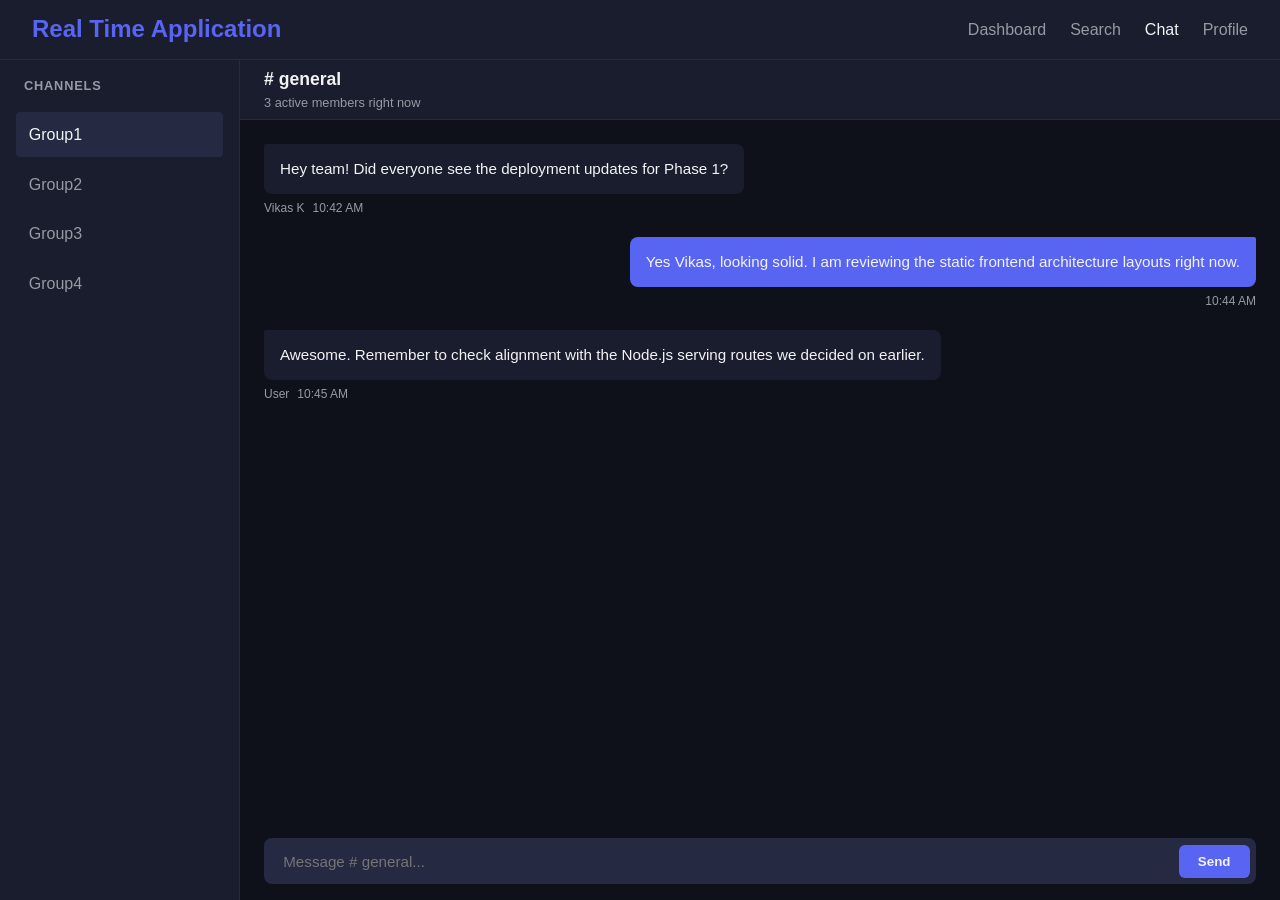
==== chat.html @ 5f1357d3 "Frontend for phase 1" ====
<!DOCTYPE html>
<html>
<head>
    <title>Real-Time Messaging - Group Chat</title>
    <link rel="stylesheet" href="public/css/global.css">
</head>
<body class="fixed-layout">

    <nav class="navbar">
        <a href="index.html" class="nav-logo">Real Time Application</a>
        <ul class="nav-links">
            <li><a href="index.html">Dashboard</a></li>
            <li><a href="search.html">Search</a></li>
            <li><a href="chat.html" class="active">Chat</a></li>
            <li><a href="profile.html">Profile</a></li>
        </ul>
    </nav>

    <div class="chat-container">
        <aside class="channels-sidebar">
            <h3 class="sidebar-title">Channels</h3>
            <ul class="channel-list">
                <li class="channel-item active"><a href="#">Group1</a></li>
                <li class="channel-item"><a href="#">Group2</a></li>
                <li class="channel-item"><a href="#">Group3</a></li>
                <li class="channel-item"><a href="#">Group4</a></li>
            </ul>
        </aside>

        <section class="chat-window">
            <header class="chat-header">
                <div class="channel-meta">
                    <h2># general</h2>
                    <p>3 active members right now</p>
                </div>
            </header>

            <div class="message-history">
                <div class="message-row incoming">
                    <div class="message-bubble">
                        Hey team! Did everyone see the deployment updates for Phase 1?
                    </div>
                    <div class="message-meta">
                        <span>Vikas K</span>
                        <span>10:42 AM</span>
                    </div>
                </div>

                <div class="message-row outgoing">
                    <div class="message-bubble">
                        Yes Vikas, looking solid. I am reviewing the static frontend architecture layouts right now.
                    </div>
                    <div class="message-meta">
                        <span>10:44 AM</span>
                    </div>
                </div>

                <div class="message-row incoming">
                    <div class="message-bubble">
                        Awesome. Remember to check alignment with the Node.js serving routes we decided on earlier.
                    </div>
                    <div class="message-meta">
                        <span>User</span>
                        <span>10:45 AM</span>
                    </div>
                </div>
            </div>

            <div class="input-bar">
                <form class="input-form" onsubmit="event.preventDefault();">
                    <input type="text" class="chat-input" placeholder="Message # general...">
                    <button type="submit" class="send-btn">Send</button>
                </form>
            </div>
        </section>
    </div>

</body>
</html>
---- public/css/global.css ----
:root {
      --bg-primary: #0f111a;
      --bg-secondary: #1a1d2e;
      --bg-tertiary: #252942;
      --accent: #5865f2;
      --accent-hover: #4752c4;
      --text-main: #f2f3f5;
      --text-muted: #949ba4;
      --online: #23a55a;
      --font: 'Segoe UI', Roboto, Helvetica, Arial, sans-serif;
      --nav-height: 60px;
  }
  
  * {
      box-sizing: border-box;
      margin: 0;
      padding: 0;
  }
  
  body {
      font-family: var(--font);
      background-color: var(--bg-primary);
      color: var(--text-main);
      line-height: 1.6;
      min-height: 100vh;
      display: flex;
      flex-direction: column;
  }
  
  body.fixed-layout {
      height: 100vh;
      overflow: hidden;
  }
  
  .navbar {
      background-color: var(--bg-secondary);
      height: var(--nav-height);
      display: flex;
      align-items: center;
      justify-content: space-between;
      padding: 0 2rem;
      position: fixed;
      top: 0;
      left: 0;
      right: 0;
      z-index: 1000;
      border-bottom: 1px solid var(--bg-tertiary);
  }
  
  .nav-logo {
      font-size: 1.5rem;
      font-weight: 700;
      color: var(--accent);
      text-decoration: none;
  }
  
  .nav-links {
      display: flex;
      gap: 1.5rem;
      list-style: none;
  }
  
  .nav-links a {
      color: var(--text-muted);
      text-decoration: none;
      font-weight: 500;
      transition: color 0.2s ease;
  }
  
  .nav-links a:hover, .nav-links a.active {
      color: var(--text-main);
  }
  
  main {
      margin-top: var(--nav-height);
      flex: 1;
      padding: 2rem;
      max-width: 1200px;
      width: 100%;
      margin-left: auto;
      margin-right: auto;
  }
  
  main.narrow {
      max-width: 800px;
  }
  
  .hero {
      text-align: center;
      padding: 3rem 1rem;
      background: linear-gradient(135deg, var(--bg-secondary), var(--bg-primary));
      border-radius: 12px;
      border: 1px solid var(--bg-tertiary);
      margin-bottom: 3rem;
  }
  
  .hero h1 {
      font-size: 2.5rem;
      margin-bottom: 1rem;
  }
  
  .hero p {
      color: var(--text-muted);
      font-size: 1.2rem;
      max-width: 600px;
      margin: 0 auto 2rem auto;
  }
  
  .cta-btn {
      display: inline-block;
      background-color: var(--accent);
      color: var(--text-main);
      padding: 0.8rem 2rem;
      border-radius: 6px;
      text-decoration: none;
      font-weight: 600;
      transition: background-color 0.2s ease;
  }
  
  .cta-btn:hover {
      background-color: var(--accent-hover);
  }
  
  .features-grid {
      display: grid;
      grid-template-columns: 1fr;
      gap: 1.5rem;
  }
  
  .feature-card {
      background-color: var(--bg-secondary);
      padding: 2rem;
      border-radius: 8px;
      border: 1px solid var(--bg-tertiary);
  }
  
  .feature-card h3 {
      margin-bottom: 0.8rem;
      color: var(--accent);
  }
  
  .feature-card p {
      color: var(--text-muted);
  }
  
  .search-controls {
      display: flex;
      flex-direction: column;
      gap: 1rem;
      margin-bottom: 2rem;
  }
  
  .search-input {
      flex: 1;
      background-color: var(--bg-secondary);
      border: 1px solid var(--bg-tertiary);
      color: var(--text-main);
      padding: 0.8rem 1.2rem;
      border-radius: 6px;
      font-size: 1rem;
      outline: none;
  }
  
  .search-input:focus {
      border-color: var(--accent);
  }
  
  .filter-select {
      background-color: var(--bg-secondary);
      border: 1px solid var(--bg-tertiary);
      color: var(--text-main);
      padding: 0.8rem 1.2rem;
      border-radius: 6px;
      font-size: 1rem;
      outline: none;
      cursor: pointer;
  }
  
  .results-container {
      display: flex;
      flex-direction: column;
      gap: 1rem;
  }
  
  .user-card {
      background-color: var(--bg-secondary);
      border: 1px solid var(--bg-tertiary);
      border-radius: 8px;
      padding: 1rem;
      display: flex;
      align-items: center;
      justify-content: space-between;
  }
  
  .user-info {
      display: flex;
      align-items: center;
      gap: 1rem;
  }
  
  .avatar-container {
      position: relative;
      width: 48px;
      height: 48px;
  }
  
  .avatar {
      width: 100%;
      height: 100%;
      background-color: var(--bg-tertiary);
      border-radius: 50%;
      display: flex;
      align-items: center;
      justify-content: center;
      font-weight: 600;
      color: var(--accent);
  }
  
  .status-dot {
      position: absolute;
      bottom: 2px;
      right: 2px;
      width: 12px;
      height: 12px;
      background-color: var(--online);
      border: 2px solid var(--bg-secondary);
      border-radius: 50%;
  }
  
  .status-dot.offline {
      background-color: var(--text-muted);
  }
  
  .user-details h3 {
      font-size: 1.05rem;
      margin-bottom: 0.2rem;
  }
  
  .user-details p {
      font-size: 0.85rem;
      color: var(--text-muted);
  }
  
  .action-btn {
      background-color: var(--accent);
      color: var(--text-main);
      border: none;
      padding: 0.6rem 1.2rem;
      border-radius: 6px;
      font-weight: 600;
      cursor: pointer;
      transition: background-color 0.2s ease;
  }
  
  .action-btn:hover {
      background-color: var(--accent-hover);
  }
  
  .profile-container {
      background-color: var(--bg-secondary);
      border: 1px solid var(--bg-tertiary);
      border-radius: 12px;
      overflow: hidden;
  }
  
  .profile-header {
      background: linear-gradient(135deg, var(--accent), var(--bg-tertiary));
      height: 140px;
      position: relative;
  }
  
  .profile-body {
      padding: 5rem 1.5rem 2rem 1.5rem;
      position: relative;
  }
  
  .avatar-wrapper {
      position: absolute;
      top: -60px;
      left: 1.5rem;
      width: 110px;
      height: 110px;
  }
  
  .large-avatar {
      width: 100%;
      height: 100%;
      background-color: var(--bg-tertiary);
      border: 4px solid var(--bg-secondary);
      border-radius: 50%;
      display: flex;
      align-items: center;
      justify-content: center;
      font-size: 2.5rem;
      font-weight: 700;
      color: var(--text-main);
  }
  
  .meta-status {
      display: inline-flex;
      align-items: center;
      gap: 0.4rem;
      font-size: 0.85rem;
      background-color: var(--bg-primary);
      padding: 0.3rem 0.8rem;
      border-radius: 20px;
      margin-top: 0.5rem;
  }
  
  .status-indicator {
      width: 10px;
      height: 10px;
      background-color: var(--online);
      border-radius: 50%;
  }
  
  .identity-section h1 {
      font-size: 1.8rem;
      margin-top: 0.5rem;
  }
  
  .identity-section .tag {
      color: var(--text-muted);
      font-size: 1rem;
      margin-bottom: 1rem;
  }
  
  .bio-section {
      margin-top: 1.5rem;
      padding-top: 1.5rem;
      border-top: 1px solid var(--bg-tertiary);
  }
  
  .bio-section h3, .details-section h3 {
      font-size: 0.9rem;
      text-transform: uppercase;
      letter-spacing: 0.05rem;
      color: var(--text-muted);
      margin-bottom: 0.5rem;
  }
  
  .bio-section p {
      color: var(--text-main);
  }
  
  .details-section {
      margin-top: 2rem;
      padding-top: 1.5rem;
      border-top: 1px solid var(--bg-tertiary);
  }
  
  .details-grid {
      display: grid;
      grid-template-columns: 1fr;
      gap: 1.2rem;
      margin-top: 1rem;
  }
  
  .detail-item h4 {
      font-size: 0.85rem;
      color: var(--text-muted);
      margin-bottom: 0.2rem;
  }
  
  .detail-item p {
      font-size: 1rem;
      color: var(--text-main);
  }
  
  .chat-container {
      margin-top: var(--nav-height);
      height: calc(100vh - var(--nav-height));
      display: grid;
      grid-template-columns: 1fr;
  }
  
  .channels-sidebar {
      background-color: var(--bg-secondary);
      border-right: 1px solid var(--bg-tertiary);
      display: none;
      flex-direction: column;
      padding: 1rem;
  }
  
  .sidebar-title {
      font-size: 0.8rem;
      text-transform: uppercase;
      letter-spacing: 0.05rem;
      color: var(--text-muted);
      margin-bottom: 1rem;
      padding-left: 0.5rem;
  }
  
  .channel-list {
      display: flex;
      flex-direction: column;
      gap: 0.3rem;
      list-style: none;
  }
  
  .channel-item a {
      display: block;
      padding: 0.6rem 0.8rem;
      border-radius: 4px;
      color: var(--text-muted);
      text-decoration: none;
      font-weight: 500;
  }
  
  .channel-item a:hover, .channel-item.active a {
      background-color: var(--bg-tertiary);
      color: var(--text-main);
  }
  
  .chat-window {
      display: flex;
      flex-direction: column;
      background-color: var(--bg-primary);
  }
  
  .chat-header {
      background-color: var(--bg-secondary);
      border-bottom: 1px solid var(--bg-tertiary);
      padding: 0 1.5rem;
      height: 60px;
      display: flex;
      align-items: center;
      justify-content: space-between;
  }
  
  .channel-meta h2 {
      font-size: 1.1rem;
  }
  
  .channel-meta p {
      font-size: 0.8rem;
      color: var(--text-muted);
  }
  
  .message-history {
      flex: 1;
      padding: 1.5rem;
      overflow-y: auto;
      display: flex;
      flex-direction: column;
      gap: 1.2rem;
  }
  
  .message-row {
      display: flex;
      flex-direction: column;
      max-width: 75%;
  }
  
  .message-row.incoming {
      align-self: flex-start;
  }
  
  .message-row.outgoing {
      align-self: flex-end;
      align-items: flex-end;
  }
  
  .message-bubble {
      padding: 0.8rem 1rem;
      border-radius: 8px;
      font-size: 0.95rem;
      word-break: break-word;
  }
  
  .incoming .message-bubble {
      background-color: var(--bg-secondary);
      color: var(--text-main);
      border-top-left-radius: 2px;
  }
  
  .outgoing .message-bubble {
      background-color: var(--accent);
      color: var(--text-main);
      border-top-right-radius: 2px;
  }
  
  .message-meta {
      font-size: 0.75rem;
      color: var(--text-muted);
      margin-top: 0.3rem;
      display: flex;
      gap: 0.5rem;
  }
  
  .input-bar {
      background-color: var(--bg-primary);
      padding: 1rem 1.5rem;
  }
  
  .input-form {
      display: flex;
      background-color: var(--bg-tertiary);
      border-radius: 8px;
      padding: 0.4rem;
  }
  
  .chat-input {
      flex: 1;
      background: none;
      border: none;
      outline: none;
      color: var(--text-main);
      padding: 0.5rem 0.8rem;
      font-size: 0.95rem;
  }
  
  .send-btn {
      background-color: var(--accent);
      color: var(--text-main);
      border: none;
      padding: 0.5rem 1.2rem;
      border-radius: 6px;
      font-weight: 600;
      cursor: pointer;
      transition: background-color 0.2s ease;
  }
  
  .send-btn:hover {
      background-color: var(--accent-hover);
  }
  
  @media (min-width: 576px) {
      .search-controls {
          flex-direction: row;
      }
      .filter-select {
          width: 160px;
      }
      .details-grid {
          grid-template-columns: repeat(3, 1fr);
      }
  }
  
  @media (min-width: 768px) {
      .features-grid {
          grid-template-columns: repeat(3, 1fr);
      }
      .hero h1 {
          font-size: 3.5rem;
      }
      .chat-container {
          grid-template-columns: 240px 1fr;
      }
      .channels-sidebar {
          display: flex;
      }
  }
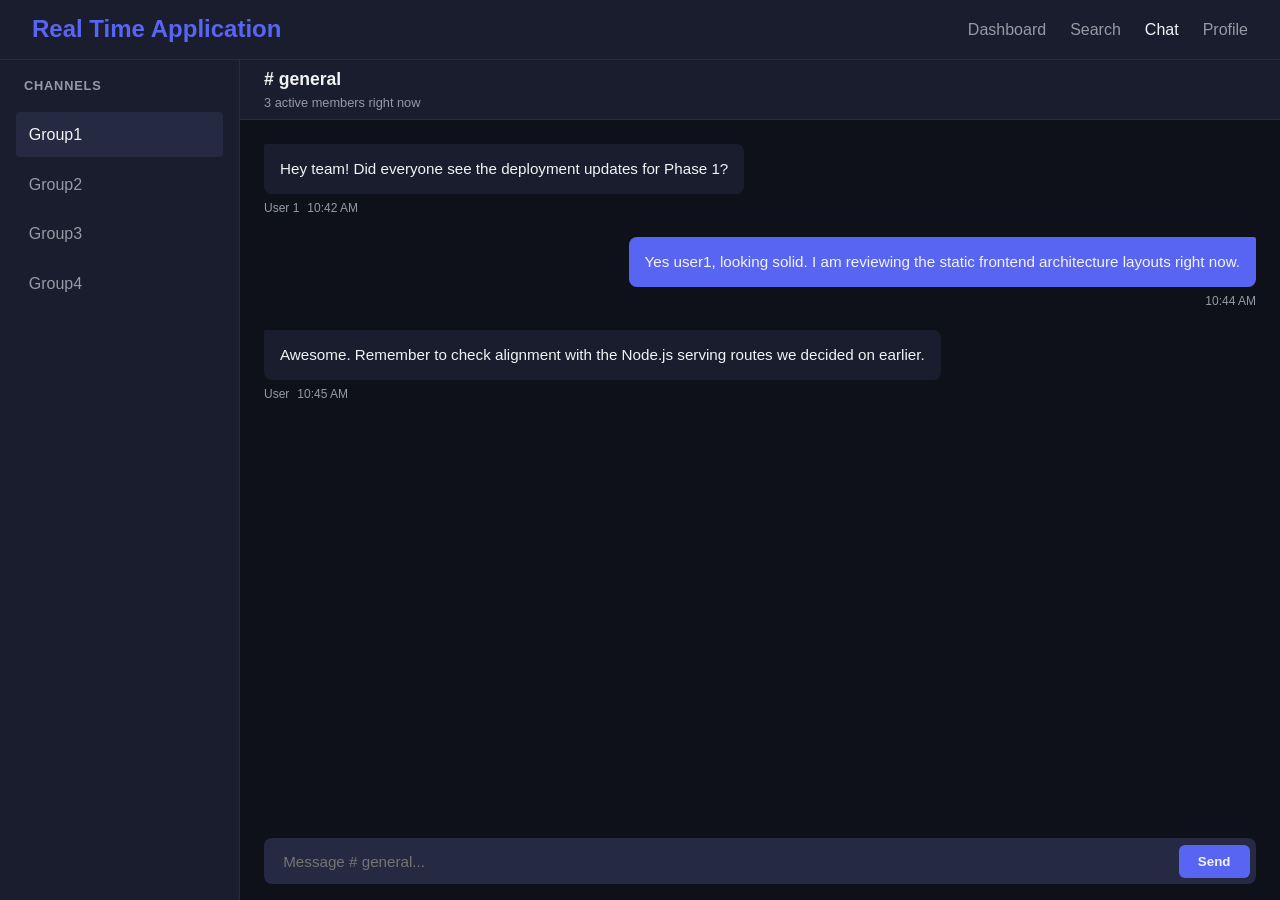
==== commit bda30273: "Changed few css" ====
--- a/chat.html
+++ b/chat.html
@@ -41,14 +41,14 @@
                         Hey team! Did everyone see the deployment updates for Phase 1?
                     </div>
                     <div class="message-meta">
-                        <span>Vikas K</span>
+                        <span>User 1</span>
                         <span>10:42 AM</span>
                     </div>
                 </div>
 
                 <div class="message-row outgoing">
                     <div class="message-bubble">
-                        Yes Vikas, looking solid. I am reviewing the static frontend architecture layouts right now.
+                        Yes user1, looking solid. I am reviewing the static frontend architecture layouts right now.
                     </div>
                     <div class="message-meta">
                         <span>10:44 AM</span>
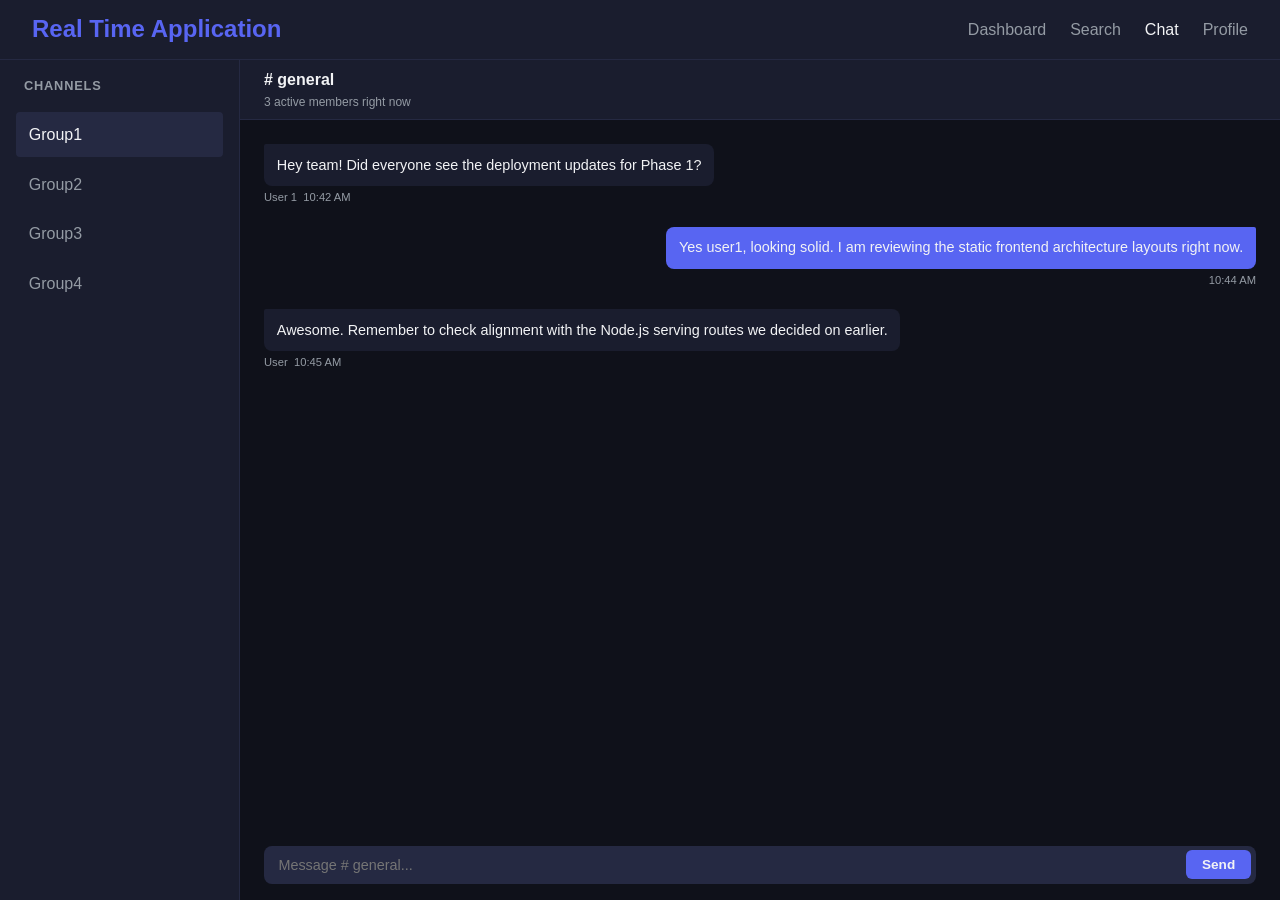
==== commit a76c53e8: "Added search component" ====
--- a/chat.html
+++ b/chat.html
@@ -1,6 +1,8 @@
 <!DOCTYPE html>
 <html>
 <head>
+    <meta charset="UTF-8">
+    <meta name="viewport" content="width=device-width, initial-scale=1.0">
     <title>Real-Time Messaging - Group Chat</title>
     <link rel="stylesheet" href="public/css/global.css">
 </head>
--- a/public/css/global.css
+++ b/public/css/global.css
@@ -8,7 +8,7 @@
       --text-muted: #949ba4;
       --online: #23a55a;
       --font: 'Segoe UI', Roboto, Helvetica, Arial, sans-serif;
-      --nav-height: 60px;
+      --nav-height: 56px;
   }
   
   * {
@@ -21,15 +21,17 @@
       font-family: var(--font);
       background-color: var(--bg-primary);
       color: var(--text-main);
-      line-height: 1.6;
+      line-height: 1.4;
       min-height: 100vh;
       display: flex;
       flex-direction: column;
+      padding-top: var(--nav-height);
   }
   
   body.fixed-layout {
       height: 100vh;
       overflow: hidden;
+      padding-top: var(--nav-height);
   }
   
   .navbar {
@@ -38,7 +40,7 @@
       display: flex;
       align-items: center;
       justify-content: space-between;
-      padding: 0 2rem;
+      padding: 0 1rem;
       position: fixed;
       top: 0;
       left: 0;
@@ -48,7 +50,7 @@
   }
   
   .nav-logo {
-      font-size: 1.5rem;
+      font-size: 1.25rem;
       font-weight: 700;
       color: var(--accent);
       text-decoration: none;
@@ -56,7 +58,7 @@
   
   .nav-links {
       display: flex;
-      gap: 1.5rem;
+      gap: 0.8rem;
       list-style: none;
   }
   
@@ -64,56 +66,56 @@
       color: var(--text-muted);
       text-decoration: none;
       font-weight: 500;
-      transition: color 0.2s ease;
+      font-size: 0.9rem;
+      padding: 0.3rem 0.5rem;
+      border-radius: 4px;
+      transition: all 0.2s ease;
   }
   
   .nav-links a:hover, .nav-links a.active {
       color: var(--text-main);
+      background-color: var(--bg-tertiary);
   }
   
   main {
-      margin-top: var(--nav-height);
       flex: 1;
-      padding: 2rem;
-      max-width: 1200px;
+      padding: 1rem;
       width: 100%;
       margin-left: auto;
       margin-right: auto;
   }
   
-  main.narrow {
-      max-width: 800px;
-  }
-  
   .hero {
       text-align: center;
-      padding: 3rem 1rem;
+      padding: 2rem 1rem;
       background: linear-gradient(135deg, var(--bg-secondary), var(--bg-primary));
-      border-radius: 12px;
+      border-radius: 8px;
       border: 1px solid var(--bg-tertiary);
-      margin-bottom: 3rem;
+      margin-bottom: 1.5rem;
   }
   
   .hero h1 {
-      font-size: 2.5rem;
-      margin-bottom: 1rem;
+      font-size: 1.75rem;
+      margin-bottom: 0.8rem;
   }
   
   .hero p {
       color: var(--text-muted);
-      font-size: 1.2rem;
+      font-size: 1rem;
       max-width: 600px;
-      margin: 0 auto 2rem auto;
+      margin: 0 auto 1.5rem auto;
   }
   
   .cta-btn {
       display: inline-block;
       background-color: var(--accent);
       color: var(--text-main);
-      padding: 0.8rem 2rem;
+      padding: 0.7rem 1.5rem;
       border-radius: 6px;
       text-decoration: none;
       font-weight: 600;
+      width: 100%;
+      max-width: 280px;
       transition: background-color 0.2s ease;
   }
   
@@ -122,42 +124,44 @@
   }
   
   .features-grid {
-      display: grid;
-      grid-template-columns: 1fr;
-      gap: 1.5rem;
+      display: flex;
+      flex-direction: column;
+      gap: 1rem;
   }
   
   .feature-card {
       background-color: var(--bg-secondary);
-      padding: 2rem;
+      padding: 1.25rem;
       border-radius: 8px;
       border: 1px solid var(--bg-tertiary);
   }
   
   .feature-card h3 {
-      margin-bottom: 0.8rem;
+      margin-bottom: 0.5rem;
       color: var(--accent);
+      font-size: 1.1rem;
   }
   
   .feature-card p {
       color: var(--text-muted);
+      font-size: 0.95rem;
   }
   
   .search-controls {
       display: flex;
       flex-direction: column;
-      gap: 1rem;
-      margin-bottom: 2rem;
+      gap: 0.8rem;
+      margin-bottom: 1.5rem;
   }
   
   .search-input {
-      flex: 1;
+      width: 100%;
       background-color: var(--bg-secondary);
       border: 1px solid var(--bg-tertiary);
       color: var(--text-main);
-      padding: 0.8rem 1.2rem;
+      padding: 0.7rem 1rem;
       border-radius: 6px;
-      font-size: 1rem;
+      font-size: 0.95rem;
       outline: none;
   }
   
@@ -166,12 +170,13 @@
   }
   
   .filter-select {
+      width: 100%;
       background-color: var(--bg-secondary);
       border: 1px solid var(--bg-tertiary);
       color: var(--text-main);
-      padding: 0.8rem 1.2rem;
+      padding: 0.7rem 1rem;
       border-radius: 6px;
-      font-size: 1rem;
+      font-size: 0.95rem;
       outline: none;
       cursor: pointer;
   }
@@ -179,29 +184,32 @@
   .results-container {
       display: flex;
       flex-direction: column;
-      gap: 1rem;
+      gap: 0.8rem;
   }
   
   .user-card {
       background-color: var(--bg-secondary);
       border: 1px solid var(--bg-tertiary);
       border-radius: 8px;
-      padding: 1rem;
+      padding: 0.8rem;
       display: flex;
       align-items: center;
       justify-content: space-between;
+      gap: 1rem;
   }
   
   .user-info {
       display: flex;
       align-items: center;
-      gap: 1rem;
+      gap: 0.8rem;
+      min-width: 0;
   }
   
   .avatar-container {
       position: relative;
-      width: 48px;
-      height: 48px;
+      width: 40px;
+      height: 40px;
+      flex-shrink: 0;
   }
   
   .avatar {
@@ -214,14 +222,15 @@
       justify-content: center;
       font-weight: 600;
       color: var(--accent);
+      font-size: 0.9rem;
   }
   
   .status-dot {
       position: absolute;
-      bottom: 2px;
-      right: 2px;
-      width: 12px;
-      height: 12px;
+      bottom: 0;
+      right: 0;
+      width: 10px;
+      height: 10px;
       background-color: var(--online);
       border: 2px solid var(--bg-secondary);
       border-radius: 50%;
@@ -231,24 +240,36 @@
       background-color: var(--text-muted);
   }
   
+  .user-details {
+      min-width: 0;
+  }
+  
   .user-details h3 {
-      font-size: 1.05rem;
-      margin-bottom: 0.2rem;
+      font-size: 0.95rem;
+      margin-bottom: 0.1rem;
+      white-space: nowrap;
+      overflow: hidden;
+      text-overflow: ellipsis;
   }
   
   .user-details p {
-      font-size: 0.85rem;
-      color: var(--text-muted);
+      font-size: 0.8rem;
+      color: var(--text-muted);
+      white-space: nowrap;
+      overflow: hidden;
+      text-overflow: ellipsis;
   }
   
   .action-btn {
       background-color: var(--accent);
       color: var(--text-main);
       border: none;
-      padding: 0.6rem 1.2rem;
+      padding: 0.5rem 0.8rem;
       border-radius: 6px;
       font-weight: 600;
+      font-size: 0.85rem;
       cursor: pointer;
+      flex-shrink: 0;
       transition: background-color 0.2s ease;
   }
   
@@ -259,27 +280,27 @@
   .profile-container {
       background-color: var(--bg-secondary);
       border: 1px solid var(--bg-tertiary);
-      border-radius: 12px;
+      border-radius: 8px;
       overflow: hidden;
   }
   
   .profile-header {
       background: linear-gradient(135deg, var(--accent), var(--bg-tertiary));
-      height: 140px;
+      height: 100px;
       position: relative;
   }
   
   .profile-body {
-      padding: 5rem 1.5rem 2rem 1.5rem;
+      padding: 4rem 1rem 1.5rem 1rem;
       position: relative;
   }
   
   .avatar-wrapper {
       position: absolute;
-      top: -60px;
-      left: 1.5rem;
-      width: 110px;
-      height: 110px;
+      top: -45px;
+      left: 1rem;
+      width: 80px;
+      height: 80px;
   }
   
   .large-avatar {
@@ -291,7 +312,7 @@
       display: flex;
       align-items: center;
       justify-content: center;
-      font-size: 2.5rem;
+      font-size: 1.8rem;
       font-weight: 700;
       color: var(--text-main);
   }
@@ -299,76 +320,77 @@
   .meta-status {
       display: inline-flex;
       align-items: center;
-      gap: 0.4rem;
-      font-size: 0.85rem;
+      gap: 0.3rem;
+      font-size: 0.8rem;
       background-color: var(--bg-primary);
-      padding: 0.3rem 0.8rem;
+      padding: 0.2rem 0.6rem;
       border-radius: 20px;
-      margin-top: 0.5rem;
+      margin-top: 0.4rem;
   }
   
   .status-indicator {
-      width: 10px;
-      height: 10px;
+      width: 8px;
+      height: 8px;
       background-color: var(--online);
       border-radius: 50%;
   }
   
   .identity-section h1 {
-      font-size: 1.8rem;
-      margin-top: 0.5rem;
+      font-size: 1.4rem;
+      margin-top: 0.4rem;
   }
   
   .identity-section .tag {
       color: var(--text-muted);
-      font-size: 1rem;
-      margin-bottom: 1rem;
+      font-size: 0.9rem;
+      margin-bottom: 0.8rem;
   }
   
   .bio-section {
-      margin-top: 1.5rem;
-      padding-top: 1.5rem;
+      margin-top: 1.2rem;
+      padding-top: 1.2rem;
       border-top: 1px solid var(--bg-tertiary);
   }
   
   .bio-section h3, .details-section h3 {
-      font-size: 0.9rem;
+      font-size: 0.8rem;
       text-transform: uppercase;
       letter-spacing: 0.05rem;
       color: var(--text-muted);
-      margin-bottom: 0.5rem;
+      margin-bottom: 0.4rem;
   }
   
   .bio-section p {
       color: var(--text-main);
+      font-size: 0.95rem;
   }
   
   .details-section {
-      margin-top: 2rem;
-      padding-top: 1.5rem;
+      margin-top: 1.5rem;
+      padding-top: 1.2rem;
       border-top: 1px solid var(--bg-tertiary);
   }
   
   .details-grid {
-      display: grid;
-      grid-template-columns: 1fr;
-      gap: 1.2rem;
-      margin-top: 1rem;
+      display: flex;
+      flex-direction: column;
+      gap: 1rem;
+      margin-top: 0.8rem;
   }
   
   .detail-item h4 {
-      font-size: 0.85rem;
-      color: var(--text-muted);
-      margin-bottom: 0.2rem;
+      font-size: 0.8rem;
+      color: var(--text-muted);
+      margin-bottom: 0.1rem;
   }
   
   .detail-item p {
-      font-size: 1rem;
-      color: var(--text-main);
+      font-size: 0.95rem;
+      color: var(--text-main);
+      word-break: break-all;
   }
   
   .chat-container {
-      margin-top: var(--nav-height);
       height: calc(100vh - var(--nav-height));
       display: grid;
       grid-template-columns: 1fr;
@@ -416,40 +438,43 @@
       display: flex;
       flex-direction: column;
       background-color: var(--bg-primary);
+      height: 100%;
   }
   
   .chat-header {
       background-color: var(--bg-secondary);
       border-bottom: 1px solid var(--bg-tertiary);
-      padding: 0 1.5rem;
-      height: 60px;
+      padding: 0 1rem;
+      height: 50px;
       display: flex;
       align-items: center;
       justify-content: space-between;
+      flex-shrink: 0;
   }
   
   .channel-meta h2 {
-      font-size: 1.1rem;
+      font-size: 1rem;
   }
   
   .channel-meta p {
-      font-size: 0.8rem;
+      font-size: 0.75rem;
       color: var(--text-muted);
   }
   
   .message-history {
       flex: 1;
-      padding: 1.5rem;
+      padding: 1rem;
       overflow-y: auto;
       display: flex;
       flex-direction: column;
-      gap: 1.2rem;
+      gap: 1rem;
+      -webkit-overflow-scrolling: touch;
   }
   
   .message-row {
       display: flex;
       flex-direction: column;
-      max-width: 75%;
+      max-width: 85%;
   }
   
   .message-row.incoming {
@@ -462,9 +487,9 @@
   }
   
   .message-bubble {
-      padding: 0.8rem 1rem;
+      padding: 0.6rem 0.8rem;
       border-radius: 8px;
-      font-size: 0.95rem;
+      font-size: 0.9rem;
       word-break: break-word;
   }
   
@@ -481,23 +506,24 @@
   }
   
   .message-meta {
-      font-size: 0.75rem;
-      color: var(--text-muted);
-      margin-top: 0.3rem;
-      display: flex;
-      gap: 0.5rem;
+      font-size: 0.7rem;
+      color: var(--text-muted);
+      margin-top: 0.2rem;
+      display: flex;
+      gap: 0.4rem;
   }
   
   .input-bar {
       background-color: var(--bg-primary);
-      padding: 1rem 1.5rem;
+      padding: 0.6rem 1rem;
+      flex-shrink: 0;
   }
   
   .input-form {
       display: flex;
       background-color: var(--bg-tertiary);
       border-radius: 8px;
-      padding: 0.4rem;
+      padding: 0.3rem;
   }
   
   .chat-input {
@@ -506,17 +532,18 @@
       border: none;
       outline: none;
       color: var(--text-main);
-      padding: 0.5rem 0.8rem;
-      font-size: 0.95rem;
+      padding: 0.4rem 0.6rem;
+      font-size: 0.9rem;
   }
   
   .send-btn {
       background-color: var(--accent);
       color: var(--text-main);
       border: none;
-      padding: 0.5rem 1.2rem;
+      padding: 0.4rem 1rem;
       border-radius: 6px;
       font-weight: 600;
+      font-size: 0.85rem;
       cursor: pointer;
       transition: background-color 0.2s ease;
   }
@@ -533,21 +560,78 @@
           width: 160px;
       }
       .details-grid {
+          display: grid;
           grid-template-columns: repeat(3, 1fr);
       }
   }
   
   @media (min-width: 768px) {
-      .features-grid {
-          grid-template-columns: repeat(3, 1fr);
+      :root {
+          --nav-height: 60px;
+      }
+      body {
+          line-height: 1.6;
+      }
+      .navbar {
+          padding: 0 2rem;
+      }
+      .nav-logo {
+          font-size: 1.5rem;
+      }
+      .nav-links {
+          gap: 1.5rem;
+      }
+      .nav-links a {
+          font-size: 1.0rem;
+          padding: 0;
+          background-color: transparent !important;
+      }
+      .nav-links a:hover, .nav-links a.active {
+          color: var(--text-main);
+      }
+      main {
+          padding: 2rem;
+          max-width: 1200px;
+      }
+      main.narrow {
+          max-width: 800px;
+      }
+      .hero {
+          padding: 3rem 1rem;
+          margin-bottom: 3rem;
       }
       .hero h1 {
           font-size: 3.5rem;
       }
+      .hero p {
+          font-size: 1.2rem;
+      }
+      .cta-btn {
+          width: auto;
+      }
+      .features-grid {
+          display: grid;
+          grid-template-columns: repeat(3, 1fr);
+          gap: 1.5rem;
+      }
       .chat-container {
           grid-template-columns: 240px 1fr;
       }
       .channels-sidebar {
           display: flex;
       }
+      .chat-header {
+          height: 60px;
+          padding: 0 1.5rem;
+      }
+      .message-history {
+          padding: 1.5rem;
+          gap: 1.2rem;
+      }
+      .message-row {
+          max-width: 75%;
+      }
+      .input-bar {
+          padding: 1rem 1.5rem;
+      }
   }
